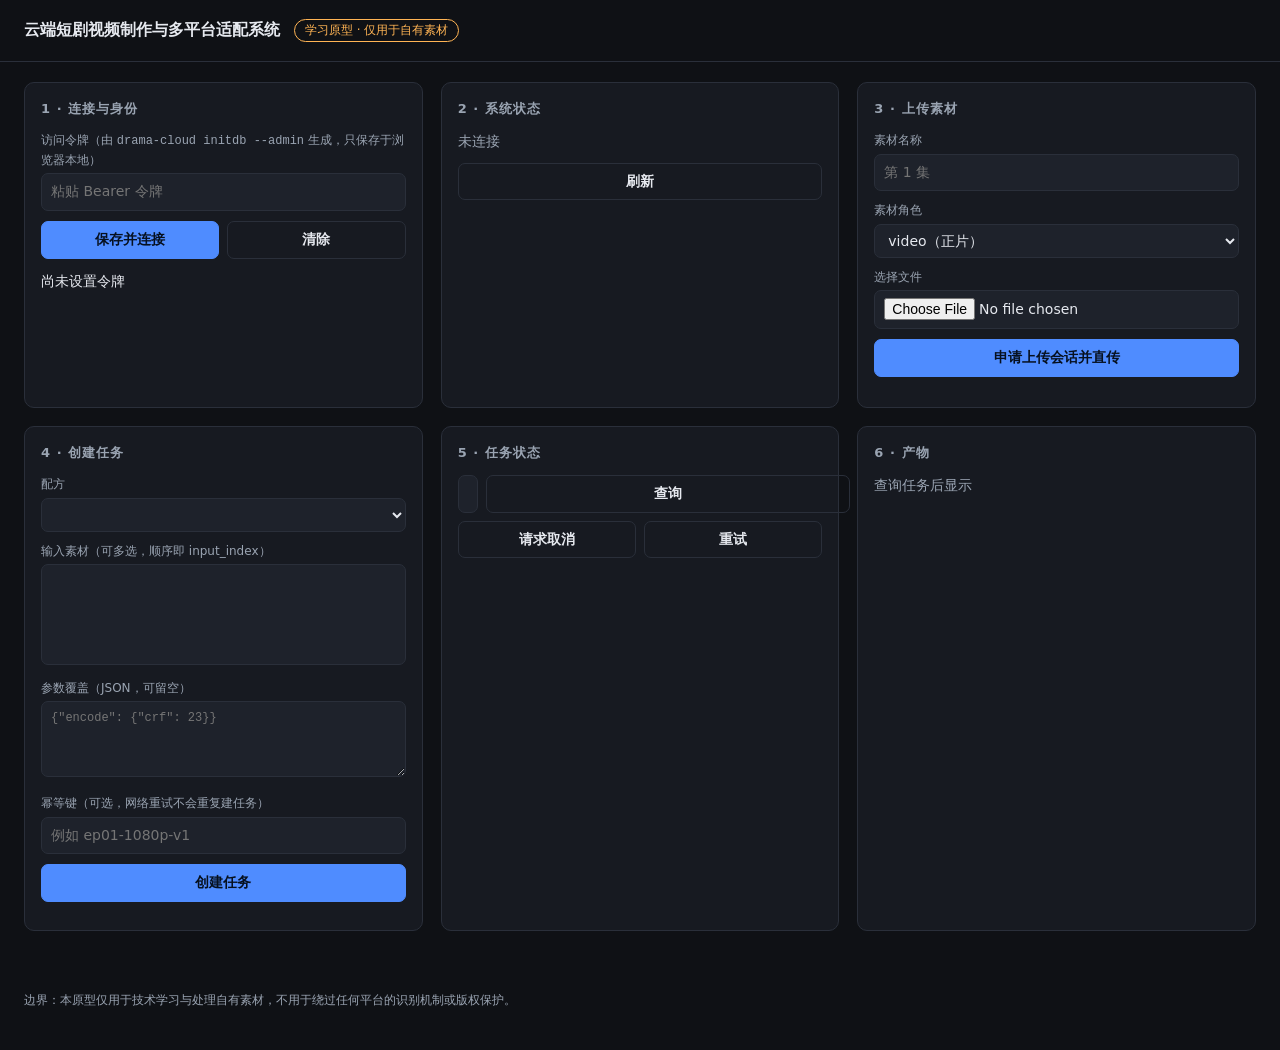
==== cloud/src/drama_cloud/web/index.html @ f0fc090d "feat: add cloud production prototype (C1-C11) with queue, quality gate and docs New cloud/ package i" ====
<!DOCTYPE html>
<html lang="zh-CN">
<head>
<meta charset="utf-8" />
<meta name="viewport" content="width=device-width, initial-scale=1" />
<title>云端短剧视频制作与多平台适配系统 · 学习原型</title>
<style>
  :root {
    --bg: #0f1115; --panel: #171a21; --panel2: #1e222b; --line: #2a2f3a;
    --fg: #e6e9ef; --muted: #9aa4b2; --accent: #4f8cff; --ok: #3ddc97;
    --warn: #ffb454; --err: #ff6b6b;
  }
  * { box-sizing: border-box; }
  body { margin: 0; background: var(--bg); color: var(--fg);
         font: 14px/1.55 ui-sans-serif, system-ui, "Noto Sans SC", sans-serif; }
  header { padding: 18px 24px; border-bottom: 1px solid var(--line); display: flex;
           align-items: center; gap: 14px; flex-wrap: wrap; }
  header h1 { font-size: 16px; margin: 0; font-weight: 600; }
  header .tag { font-size: 12px; color: var(--warn); border: 1px solid var(--warn);
                border-radius: 999px; padding: 1px 10px; }
  main { padding: 20px 24px 60px; display: grid; gap: 18px;
         grid-template-columns: repeat(auto-fit, minmax(340px, 1fr)); }
  section { background: var(--panel); border: 1px solid var(--line);
            border-radius: 10px; padding: 16px; }
  section h2 { font-size: 13px; text-transform: uppercase; letter-spacing: .08em;
               color: var(--muted); margin: 0 0 12px; }
  label { display: block; font-size: 12px; color: var(--muted); margin: 10px 0 4px; }
  input, select, textarea, button {
    font: inherit; color: var(--fg); background: var(--panel2);
    border: 1px solid var(--line); border-radius: 7px; padding: 7px 9px; width: 100%;
  }
  textarea { min-height: 76px; font-family: ui-monospace, monospace; font-size: 12px; }
  button { cursor: pointer; background: var(--accent); border-color: var(--accent);
           color: #06101f; font-weight: 600; }
  button.ghost { background: transparent; color: var(--fg); border-color: var(--line); }
  button:disabled { opacity: .5; cursor: not-allowed; }
  .row { display: flex; gap: 8px; }
  .row > * { flex: 1; }
  pre { background: #0b0d12; border: 1px solid var(--line); border-radius: 8px;
        padding: 10px; overflow: auto; max-height: 260px; font-size: 12px; }
  .muted { color: var(--muted); }
  .ok { color: var(--ok); } .warn { color: var(--warn); } .err { color: var(--err); }
  table { width: 100%; border-collapse: collapse; font-size: 12px; }
  th, td { text-align: left; padding: 5px 6px; border-bottom: 1px solid var(--line); }
  .pill { border-radius: 999px; padding: 1px 8px; font-size: 11px; border: 1px solid var(--line); }
  .state-SUCCEEDED { color: var(--ok); border-color: var(--ok); }
  .state-FAILED, .state-CANCELLED { color: var(--err); border-color: var(--err); }
  .state-RUNNING, .state-VERIFYING { color: var(--accent); border-color: var(--accent); }
  .state-QUEUED, .state-RETRY_WAITING, .state-PENDING { color: var(--warn); border-color: var(--warn); }
  .kvs { display: grid; grid-template-columns: auto 1fr; gap: 4px 12px; font-size: 12px; }
  .kvs div:nth-child(odd) { color: var(--muted); }
  footer { padding: 0 24px 40px; color: var(--muted); font-size: 12px; }
</style>
</head>
<body>
<header>
  <h1>云端短剧视频制作与多平台适配系统</h1>
  <span class="tag">学习原型 · 仅用于自有素材</span>
  <span id="who" class="muted"></span>
</header>

<main>
  <section>
    <h2>1 · 连接与身份</h2>
    <label>访问令牌（由 <code>drama-cloud initdb --admin</code> 生成，只保存于浏览器本地）</label>
    <input id="token" type="password" placeholder="粘贴 Bearer 令牌" />
    <div class="row" style="margin-top:10px">
      <button id="save">保存并连接</button>
      <button id="forget" class="ghost">清除</button>
    </div>
    <div id="whoami" style="margin-top:12px"></div>
  </section>

  <section>
    <h2>2 · 系统状态</h2>
    <div id="status" class="muted">未连接</div>
    <button id="refresh" class="ghost" style="margin-top:10px">刷新</button>
  </section>

  <section>
    <h2>3 · 上传素材</h2>
    <label>素材名称</label>
    <input id="assetName" placeholder="第 1 集" />
    <label>素材角色</label>
    <select id="assetRole">
      <option value="video">video（正片）</option>
      <option value="audio">audio</option>
      <option value="subtitle">subtitle（外挂字幕）</option>
      <option value="metadata">metadata</option>
    </select>
    <label>选择文件</label>
    <input id="file" type="file" />
    <button id="upload" style="margin-top:10px">申请上传会话并直传</button>
    <div id="uploadResult" style="margin-top:12px"></div>
    <div id="assets" style="margin-top:14px"></div>
  </section>

  <section>
    <h2>4 · 创建任务</h2>
    <label>配方</label>
    <select id="recipe"></select>
    <label>输入素材（可多选，顺序即 input_index）</label>
    <select id="inputs" multiple size="5"></select>
    <label>参数覆盖（JSON，可留空）</label>
    <textarea id="userParams" placeholder='{"encode": {"crf": 23}}'></textarea>
    <label>幂等键（可选，网络重试不会重复建任务）</label>
    <input id="idem" placeholder="例如 ep01-1080p-v1" />
    <button id="submit" style="margin-top:10px">创建任务</button>
    <div id="taskResult" style="margin-top:12px"></div>
  </section>

  <section>
    <h2>5 · 任务状态</h2>
    <div class="row">
      <input id="taskId" placeholder="tsk_..." />
      <button id="watch" class="ghost" style="flex:0 0 auto">查询</button>
    </div>
    <div class="row" style="margin-top:8px">
      <button id="cancel" class="ghost">请求取消</button>
      <button id="retry" class="ghost">重试</button>
    </div>
    <div id="taskDetail" style="margin-top:12px"></div>
    <div id="tasks" style="margin-top:14px"></div>
  </section>

  <section>
    <h2>6 · 产物</h2>
    <div id="artifacts" class="muted">查询任务后显示</div>
  </section>
</main>

<footer>
  边界：本原型仅用于技术学习与处理自有素材，不用于绕过任何平台的识别机制或版权保护。
</footer>

<script>
const $ = (id) => document.getElementById(id);
const state = { token: localStorage.getItem("dramaToken") || "", assets: [], recipes: [], taskId: null, timer: null };

function headers(extra) {
  const h = Object.assign({}, extra || {});
  if (state.token) h["Authorization"] = "Bearer " + state.token;
  return h;
}

async function api(path, options) {
  const res = await fetch(path, Object.assign({ headers: headers() }, options || {}));
  const text = await res.text();
  let body;
  try { body = text ? JSON.parse(text) : null; } catch (e) { body = text; }
  if (!res.ok) {
    const detail = (body && body.detail) || body || {};
    const message = detail.message || detail.error || res.statusText;
    throw new Error(res.status + " · " + message);
  }
  return body;
}

function show(target, node) { $(target).innerHTML = ""; $(target).appendChild(node); }
function pre(value) { const el = document.createElement("pre"); el.textContent =
  typeof value === "string" ? value : JSON.stringify(value, null, 2); return el; }
function pill(state) { const s = document.createElement("span"); s.className = "pill state-" + state;
  s.textContent = state; return s; }

// ---------- 身份 ----------

async function connect() {
  if (!state.token) { $("whoami").textContent = "尚未设置令牌"; return; }
  try {
    const me = await api("/api/v1/auth/whoami");
    $("whoami").innerHTML = "";
    $("whoami").append("当前身份：", document.createTextNode(me.name + " / " + me.role));
    document.querySelector("#who").textContent = me.name + " · " + me.role;
    await refreshStatus(); await loadRecipes(); await loadAssets();
  } catch (error) {
    $("whoami").innerHTML = '<span class="err">' + error.message + "</span>";
  }
}

$("save").onclick = () => {
  state.token = $("token").value.trim();
  localStorage.setItem("dramaToken", state.token);
  connect();
};
$("forget").onclick = () => {
  state.token = ""; localStorage.removeItem("dramaToken"); $("token").value = "";
  $("whoami").textContent = "已清除"; $("status").textContent = "未连接";
};

// ---------- 状态 ----------

async function refreshStatus() {
  const data = await api("/api/v1/system/status");
  $("status").innerHTML = "";
  const grid = document.createElement("div"); grid.className = "kvs";
  const rows = [
    ["Worker", data.worker_version], ["引擎", data.engine_version],
    ["ffmpeg", data.ffmpeg.replace(/^ffmpeg version /, "").slice(0, 48)],
    ["队列深度", data.queue_depth], ["存储占用", (data.storage.objects_bytes / 1048576).toFixed(1) + " MB"],
    ["模块数", data.modules.length],
  ];
  for (const [k, v] of rows) { const a = document.createElement("div"); a.textContent = k;
    const b = document.createElement("div"); b.textContent = String(v); grid.append(a, b); }
  $("status").appendChild(grid);
  $("status").appendChild(pre(data.tasks_by_state));
}
$("refresh").onclick = () => refreshStatus().catch((e) => alert(e.message));

// ---------- 上传 ----------

$("upload").onclick = async () => {
  const file = $("file").files[0];
  if (!file) { alert("请先选择文件"); return; }
  const button = $("upload"); button.disabled = true;
  try {
    const name = $("assetName").value.trim() || file.name;
    const session = await api("/api/v1/uploads", {
      method: "POST",
      headers: headers({ "Content-Type": "application/json" }),
      body: JSON.stringify({ name, role: $("assetRole").value, filename: file.name }),
    });
    const res = await fetch(session.upload_url + "?token=" + encodeURIComponent(session.token), {
      method: "PUT", headers: headers({ "Content-Type": "application/octet-stream" }), body: file,
    });
    const body = await res.json();
    if (!res.ok) throw new Error(JSON.stringify(body));
    show("uploadResult", pre(body.asset));
    await loadAssets();
  } catch (error) { show("uploadResult", pre("上传失败：" + error.message)); }
  finally { button.disabled = false; }
};

async function loadAssets() {
  const data = await api("/api/v1/assets");
  state.assets = data.assets;
  $("assets").innerHTML = "";
  const table = document.createElement("table");
  table.innerHTML = "<tr><th>ID</th><th>名称</th><th>角色</th><th>大小</th></tr>";
  for (const asset of data.assets) {
    const tr = document.createElement("tr");
    tr.innerHTML = `<td><code>${asset.id}</code></td><td>${asset.name}</td>` +
                   `<td>${asset.declaration.role || "video"}</td>` +
                   `<td>${(asset.size_bytes / 1048576).toFixed(1)} MB</td>`;
    table.appendChild(tr);
  }
  $("assets").appendChild(table);
  const select = $("inputs"); select.innerHTML = "";
  for (const asset of data.assets) {
    const option = document.createElement("option");
    option.value = asset.id;
    option.textContent = `${asset.name} · ${asset.declaration.role || "video"} · ${asset.id}`;
    select.appendChild(option);
  }
}

// ---------- 配方 ----------

async function loadRecipes() {
  const data = await api("/api/v1/recipes");
  state.recipes = data.recipes;
  const select = $("recipe"); select.innerHTML = "";
  const seen = new Set();
  for (const row of data.recipes) {
    if (row.status !== "published" || seen.has(row.recipe_id)) continue;
    seen.add(row.recipe_id);
    const option = document.createElement("option");
    option.value = row.recipe_id; option.textContent = `${row.recipe_id}@${row.version}（${row.purpose}）`;
    select.appendChild(option);
  }
  if (!select.options.length) {
    const option = document.createElement("option");
    option.value = ""; option.textContent = "没有已发布配方，请先运行 drama-cloud seed";
    select.appendChild(option);
  }
}

// ---------- 任务 ----------

$("submit").onclick = async () => {
  const inputs = Array.from($("inputs").selectedOptions).map((o) => o.value);
  if (!inputs.length) { alert("请选择输入素材"); return; }
  const recipeId = $("recipe").value;
  if (!recipeId) { alert("没有可用配方"); return; }
  let userParams = null;
  const raw = $("userParams").value.trim();
  if (raw) { try { userParams = JSON.parse(raw); } catch (e) { alert("参数覆盖不是合法 JSON"); return; } }
  try {
    const task = await api("/api/v1/tasks", {
      method: "POST",
      headers: headers({ "Content-Type": "application/json" }),
      body: JSON.stringify({ asset_ids: inputs, recipe_id: recipeId, user_params: userParams,
                             idempotency_key: $("idem").value.trim() || null }),
    });
    state.taskId = task.id; $("taskId").value = task.id;
    show("taskResult", pre({ id: task.id, state: task.state, recipe: task.recipe_id + "@" + task.recipe_version }));
    await loadTask(); await loadTasks();
  } catch (error) { show("taskResult", pre("创建失败：" + error.message)); }
};

$("watch").onclick = () => { state.taskId = $("taskId").value.trim(); loadTask().catch((e) => {
  show("taskDetail", pre(e.message)); }); };
$("cancel").onclick = async () => {
  if (!state.taskId) return;
  try { await api(`/api/v1/tasks/${state.taskId}/cancel`, { method: "POST" }); await loadTask(); }
  catch (e) { alert(e.message); }
};
$("retry").onclick = async () => {
  if (!state.taskId) return;
  try { await api(`/api/v1/tasks/${state.taskId}/retry`, { method: "POST" }); await loadTask(); }
  catch (e) { alert(e.message); }
};

async function loadTask() {
  if (!state.taskId) return;
  const task = await api("/api/v1/tasks/" + state.taskId);
  $("taskDetail").innerHTML = "";
  const head = document.createElement("div");
  head.append(pill(task.state));
  const info = document.createElement("div"); info.style.marginTop = "8px";
  info.innerHTML =
    `<div class="kvs"><div>配方</div><div>${task.recipe_id}@${task.recipe_version}</div>` +
    `<div>尝试次数</div><div>${task.attempts}</div>` +
    `<div>产物哈希</div><div><code>${task.recipe_sha256.slice(0, 16)}…</code></div>` +
    `<div>进度</div><div>${(task.progress && task.progress.stage) || "-"}</div>` +
    (task.error ? `<div>错误</div><div class="err">${task.error.class}<br>${task.error.message}</div>` : "") +
    "</div>";
  $("taskDetail").append(head, info, pre(task.progress));
  renderArtifacts(task.artifacts || []);
  schedulePoll(task.state);
}

let pollTimer = null;

function schedulePoll(current) {
  if (pollTimer) { clearTimeout(pollTimer); pollTimer = null; }
  if (["SUCCEEDED", "FAILED", "CANCELLED"].includes(current)) return;
  pollTimer = setTimeout(() => { loadTask().catch(() => {}); }, 2500);
}

function renderArtifacts(artifacts) {
  $("artifacts").innerHTML = "";
  if (!artifacts.length) { $("artifacts").textContent = "暂无产物"; return; }
  const table = document.createElement("table");
  table.innerHTML = "<tr><th>类型</th><th>大小</th><th>SHA256</th><th></th></tr>";
  for (const artifact of artifacts) {
    const tr = document.createElement("tr");
    tr.innerHTML = `<td>${artifact.kind}</td><td>${(artifact.size_bytes / 1048576).toFixed(2)} MB</td>` +
                   `<td><code>${artifact.sha256.slice(0, 12)}…</code></td>`;
    const cell = document.createElement("td");
    const link = document.createElement("a");
    link.textContent = "获取下载链接";
    link.href = "#";
    link.onclick = async (event) => {
      event.preventDefault();
      const detail = await api("/api/v1/artifacts/" + artifact.id);
      window.open(detail.download_url, "_blank");
    };
    cell.appendChild(link); tr.appendChild(cell); table.appendChild(tr);
  }
  $("artifacts").appendChild(table);
}

async function loadTasks() {
  const data = await api("/api/v1/tasks?limit=20");
  const table = document.createElement("table");
  table.innerHTML = "<tr><th>状态</th><th>任务</th><th>配方</th><th>创建时间</th></tr>";
  for (const task of data.tasks) {
    const tr = document.createElement("tr");
    tr.innerHTML = `<td></td><td><code>${task.id}</code></td>` +
                   `<td>${task.recipe_id}@${task.recipe_version}</td><td>${task.created_at}</td>`;
    tr.firstChild.appendChild(pill(task.state));
    tr.style.cursor = "pointer";
    tr.onclick = () => { state.taskId = task.id; $("taskId").value = task.id; loadTask(); };
    table.appendChild(tr);
  }
  $("tasks").innerHTML = ""; $("tasks").appendChild(table);
}

// ---------- 启动 ----------

if (state.token) { $("token").value = state.token; connect(); } else { $("whoami").textContent = "尚未设置令牌"; }
</script>
</body>
</html>
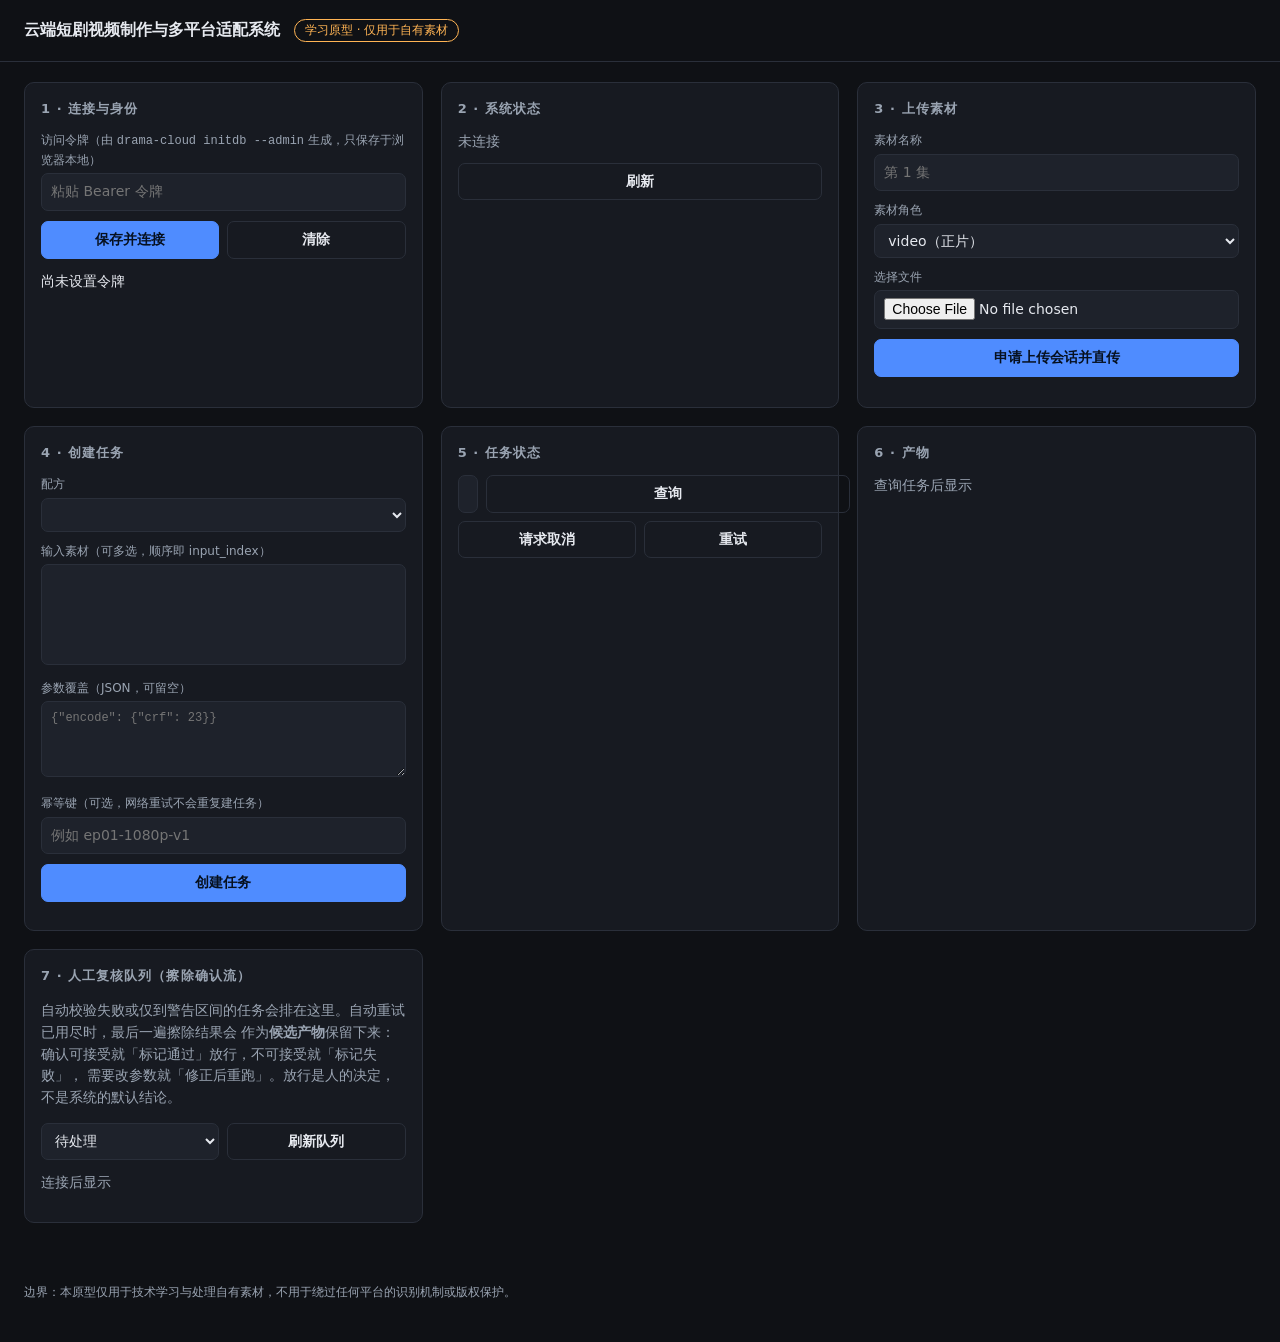
==== commit 9ff2c0d9: "feat: 擦除确认流 C12、报审配套模块与三轮复核收口 擦除管线（dossier-inpaint） - 新增 verify.rs：输出帧自动校验（残留/闪烁/接缝/一致性/SSIM），退出码 0 " ====
--- a/cloud/src/drama_cloud/web/index.html
+++ b/cloud/src/drama_cloud/web/index.html
@@ -127,6 +127,26 @@
     <h2>6 · 产物</h2>
     <div id="artifacts" class="muted">查询任务后显示</div>
   </section>
+
+  <section>
+    <h2>7 · 人工复核队列（擦除确认流）</h2>
+    <p class="muted">
+      自动校验失败或仅到警告区间的任务会排在这里。自动重试已用尽时，最后一遍擦除结果会
+      作为<b>候选产物</b>保留下来：确认可接受就「标记通过」放行，不可接受就「标记失败」，
+      需要改参数就「修正后重跑」。放行是人的决定，不是系统的默认结论。
+    </p>
+    <div class="row">
+      <select id="reviewStatus">
+        <option value="pending">待处理</option>
+        <option value="approved">已通过</option>
+        <option value="rejected">已判定失败</option>
+        <option value="superseded">已重跑取代</option>
+      </select>
+      <button id="reviewsRefresh" class="ghost">刷新队列</button>
+    </div>
+    <div id="reviews" class="muted" style="margin-top:12px">连接后显示</div>
+    <div id="reviewDetail" style="margin-top:12px"></div>
+  </section>
 </main>
 
 <footer>
@@ -171,7 +191,7 @@
     $("whoami").innerHTML = "";
     $("whoami").append("当前身份：", document.createTextNode(me.name + " / " + me.role));
     document.querySelector("#who").textContent = me.name + " · " + me.role;
-    await refreshStatus(); await loadRecipes(); await loadAssets();
+    await refreshStatus(); await loadRecipes(); await loadAssets(); await loadReviews();
   } catch (error) {
     $("whoami").innerHTML = '<span class="err">' + error.message + "</span>";
   }
@@ -376,6 +396,123 @@
   $("tasks").innerHTML = ""; $("tasks").appendChild(table);
 }
 
+// ---------- 人工复核队列（确认流分支B） ----------
+
+function reviewRow(item) {
+  const tr = document.createElement("tr");
+  const metrics = (item.detail && item.detail.inpaint && item.detail.inpaint.summary) || {};
+  const parts = [];
+  if (metrics.residual_max_ratio != null) parts.push("残留 " + (metrics.residual_max_ratio * 100).toFixed(2) + "%");
+  if (metrics.flicker_max_index != null) parts.push("闪烁 " + metrics.flicker_max_index.toFixed(2));
+  if (metrics.seam_max_score != null) parts.push("接缝 " + metrics.seam_max_score.toFixed(2));
+  if (metrics.ssim_min != null) parts.push("SSIM " + Number(metrics.ssim_min).toFixed(3));
+
+  const cells = [
+    item.severity, item.reason,
+    item.artifact_id ? "候选产物 " + item.artifact_id : "无产物",
+    parts.join(" · ") || "—",
+  ];
+  for (const value of cells) {
+    const td = document.createElement("td");
+    td.textContent = value;
+    tr.appendChild(td);
+  }
+  const actions = document.createElement("td");
+  actions.style.whiteSpace = "nowrap";
+
+  const detailBtn = document.createElement("button");
+  detailBtn.className = "ghost";
+  detailBtn.textContent = "详情";
+  detailBtn.onclick = () => showReview(item.id);
+
+  const approveBtn = document.createElement("button");
+  approveBtn.textContent = "标记通过";
+  approveBtn.disabled = !item.artifact_id;
+  approveBtn.onclick = () => decideReview(item.id, "approve");
+
+  const rejectBtn = document.createElement("button");
+  rejectBtn.className = "ghost";
+  rejectBtn.textContent = "标记失败";
+  rejectBtn.onclick = () => decideReview(item.id, "reject");
+
+  const rerunBtn = document.createElement("button");
+  rerunBtn.className = "ghost";
+  rerunBtn.textContent = "修正后重跑";
+  rerunBtn.onclick = () => rerunReview(item.id);
+
+  actions.append(detailBtn, approveBtn, rejectBtn, rerunBtn);
+  tr.appendChild(actions);
+  return tr;
+}
+
+async function loadReviews() {
+  if (!state.token) { return; }
+  const status = $("reviewStatus").value;
+  const data = await api("/api/v1/reviews?status=" + encodeURIComponent(status) + "&limit=20");
+  const box = $("reviews");
+  box.innerHTML = "";
+  if (!data.reviews.length) {
+    box.textContent = "没有复核记录（status=" + status + "）";
+    return;
+  }
+  const table = document.createElement("table");
+  table.innerHTML = "<tr><th>级别</th><th>原因</th><th>产物</th><th>指标</th><th>动作</th></tr>";
+  for (const item of data.reviews) table.appendChild(reviewRow(item));
+  box.appendChild(table);
+}
+
+async function showReview(id) {
+  const data = await api("/api/v1/reviews/" + encodeURIComponent(id));
+  show("reviewDetail", pre(data));
+}
+
+async function decideReview(id, decision) {
+  const note = window.prompt(decision === "approve" ? "放行说明（会写进审计）" : "判定失败的原因", "");
+  if (note === null) return;
+  try {
+    const data = await api("/api/v1/reviews/" + encodeURIComponent(id) + "/decision", {
+      method: "POST",
+      headers: { "Content-Type": "application/json" },
+      body: JSON.stringify({ decision: decision, note: note }),
+    });
+    show("reviewDetail", pre(data));
+    await loadReviews();
+  } catch (error) {
+    $("reviewDetail").innerHTML = '<span class="err">' + error.message + "</span>";
+  }
+}
+
+async function rerunReview(id) {
+  const raw = window.prompt(
+    '修正 video.inpaint 参数（JSON，例如 {"dilate": 8, "feather": 4}）',
+    '{"dilate": 8}'
+  );
+  if (raw === null) return;
+  let params;
+  try {
+    params = JSON.parse(raw);
+  } catch (e) {
+    $("reviewDetail").innerHTML = '<span class="err">参数不是合法 JSON</span>';
+    return;
+  }
+  try {
+    const data = await api("/api/v1/reviews/" + encodeURIComponent(id) + "/rerun", {
+      method: "POST",
+      headers: { "Content-Type": "application/json" },
+      body: JSON.stringify({ user_params: { erase: params }, note: "人工修正 mask 后重跑" }),
+    });
+    show("reviewDetail", pre(data));
+    await loadReviews();
+  } catch (error) {
+    $("reviewDetail").innerHTML = '<span class="err">' + error.message + "</span>";
+  }
+}
+
+$("reviewsRefresh").onclick = () => loadReviews().catch((error) => {
+  $("reviews").innerHTML = '<span class="err">' + error.message + "</span>";
+});
+$("reviewStatus").onchange = () => loadReviews().catch(() => {});
+
 // ---------- 启动 ----------
 
 if (state.token) { $("token").value = state.token; connect(); } else { $("whoami").textContent = "尚未设置令牌"; }
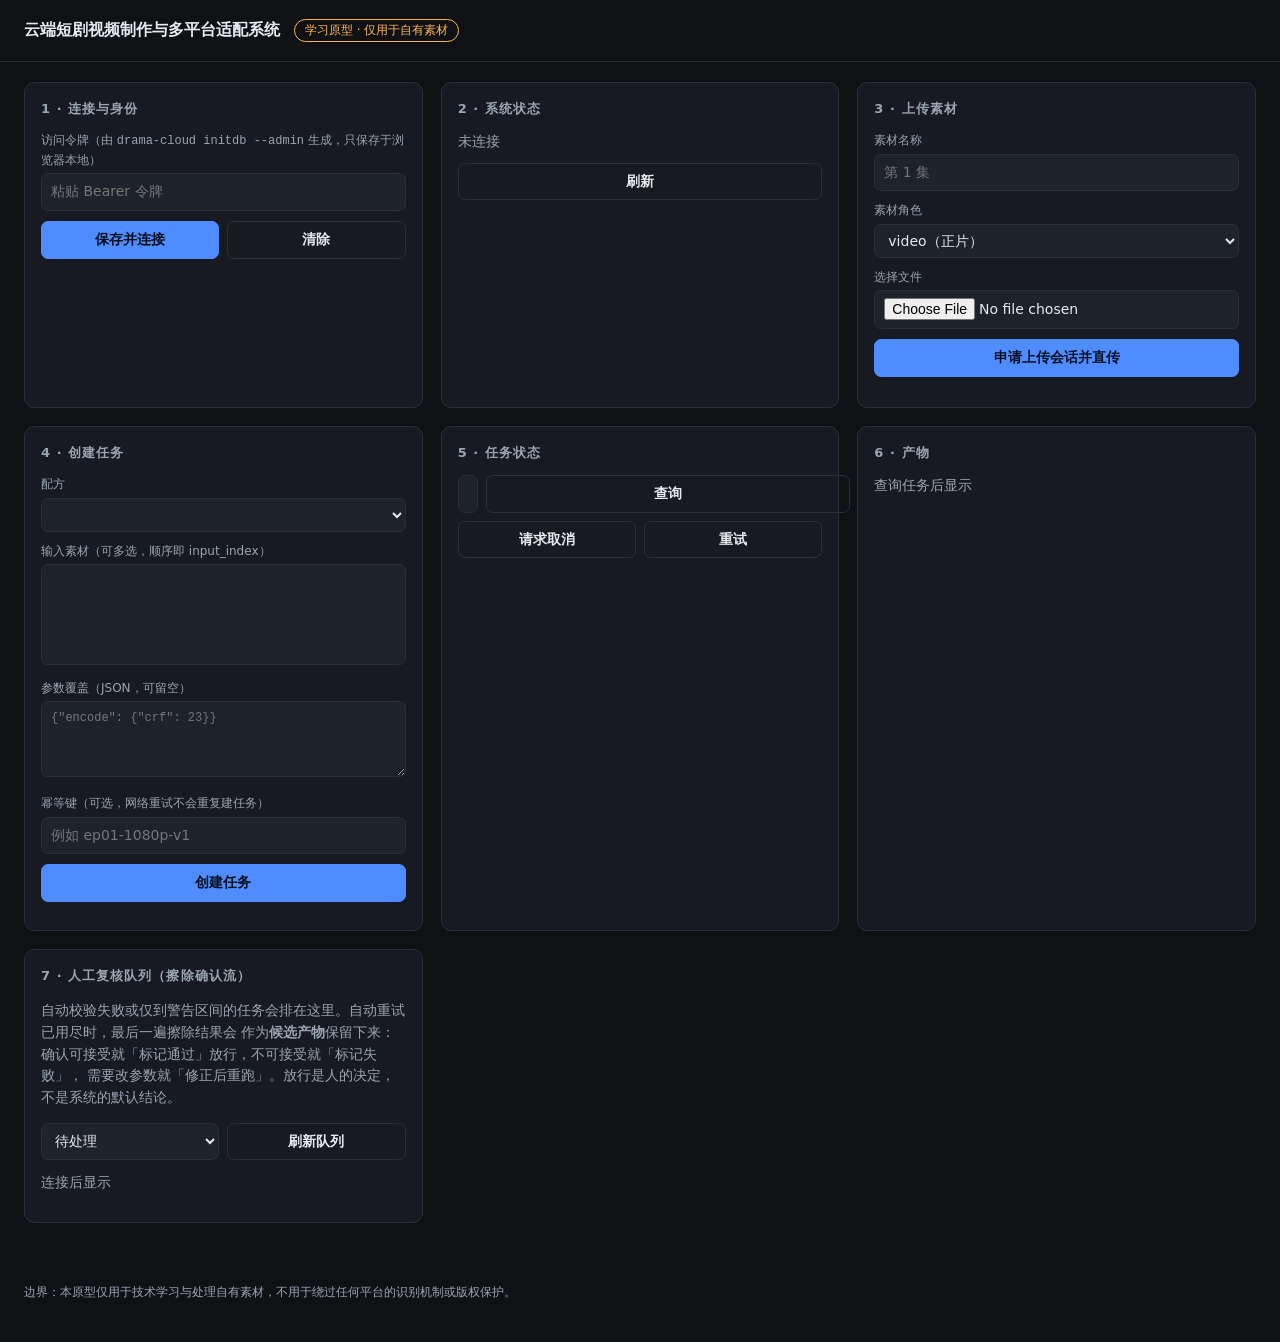
==== commit 0670389a: "feat: 应用内升级（只提示、确认后下载并验签安装）与安全问题修复 应用升级 - 接入 tauri-plugin-updater：启动 30 秒后检查一次，之后每 6 小时检查；发现新版本只弹提示条" ====
--- a/cloud/src/drama_cloud/web/index.html
+++ b/cloud/src/drama_cloud/web/index.html
@@ -153,369 +153,6 @@
   边界：本原型仅用于技术学习与处理自有素材，不用于绕过任何平台的识别机制或版权保护。
 </footer>
 
-<script>
-const $ = (id) => document.getElementById(id);
-const state = { token: localStorage.getItem("dramaToken") || "", assets: [], recipes: [], taskId: null, timer: null };
-
-function headers(extra) {
-  const h = Object.assign({}, extra || {});
-  if (state.token) h["Authorization"] = "Bearer " + state.token;
-  return h;
-}
-
-async function api(path, options) {
-  const res = await fetch(path, Object.assign({ headers: headers() }, options || {}));
-  const text = await res.text();
-  let body;
-  try { body = text ? JSON.parse(text) : null; } catch (e) { body = text; }
-  if (!res.ok) {
-    const detail = (body && body.detail) || body || {};
-    const message = detail.message || detail.error || res.statusText;
-    throw new Error(res.status + " · " + message);
-  }
-  return body;
-}
-
-function show(target, node) { $(target).innerHTML = ""; $(target).appendChild(node); }
-function pre(value) { const el = document.createElement("pre"); el.textContent =
-  typeof value === "string" ? value : JSON.stringify(value, null, 2); return el; }
-function pill(state) { const s = document.createElement("span"); s.className = "pill state-" + state;
-  s.textContent = state; return s; }
-
-// ---------- 身份 ----------
-
-async function connect() {
-  if (!state.token) { $("whoami").textContent = "尚未设置令牌"; return; }
-  try {
-    const me = await api("/api/v1/auth/whoami");
-    $("whoami").innerHTML = "";
-    $("whoami").append("当前身份：", document.createTextNode(me.name + " / " + me.role));
-    document.querySelector("#who").textContent = me.name + " · " + me.role;
-    await refreshStatus(); await loadRecipes(); await loadAssets(); await loadReviews();
-  } catch (error) {
-    $("whoami").innerHTML = '<span class="err">' + error.message + "</span>";
-  }
-}
-
-$("save").onclick = () => {
-  state.token = $("token").value.trim();
-  localStorage.setItem("dramaToken", state.token);
-  connect();
-};
-$("forget").onclick = () => {
-  state.token = ""; localStorage.removeItem("dramaToken"); $("token").value = "";
-  $("whoami").textContent = "已清除"; $("status").textContent = "未连接";
-};
-
-// ---------- 状态 ----------
-
-async function refreshStatus() {
-  const data = await api("/api/v1/system/status");
-  $("status").innerHTML = "";
-  const grid = document.createElement("div"); grid.className = "kvs";
-  const rows = [
-    ["Worker", data.worker_version], ["引擎", data.engine_version],
-    ["ffmpeg", data.ffmpeg.replace(/^ffmpeg version /, "").slice(0, 48)],
-    ["队列深度", data.queue_depth], ["存储占用", (data.storage.objects_bytes / 1048576).toFixed(1) + " MB"],
-    ["模块数", data.modules.length],
-  ];
-  for (const [k, v] of rows) { const a = document.createElement("div"); a.textContent = k;
-    const b = document.createElement("div"); b.textContent = String(v); grid.append(a, b); }
-  $("status").appendChild(grid);
-  $("status").appendChild(pre(data.tasks_by_state));
-}
-$("refresh").onclick = () => refreshStatus().catch((e) => alert(e.message));
-
-// ---------- 上传 ----------
-
-$("upload").onclick = async () => {
-  const file = $("file").files[0];
-  if (!file) { alert("请先选择文件"); return; }
-  const button = $("upload"); button.disabled = true;
-  try {
-    const name = $("assetName").value.trim() || file.name;
-    const session = await api("/api/v1/uploads", {
-      method: "POST",
-      headers: headers({ "Content-Type": "application/json" }),
-      body: JSON.stringify({ name, role: $("assetRole").value, filename: file.name }),
-    });
-    const res = await fetch(session.upload_url + "?token=" + encodeURIComponent(session.token), {
-      method: "PUT", headers: headers({ "Content-Type": "application/octet-stream" }), body: file,
-    });
-    const body = await res.json();
-    if (!res.ok) throw new Error(JSON.stringify(body));
-    show("uploadResult", pre(body.asset));
-    await loadAssets();
-  } catch (error) { show("uploadResult", pre("上传失败：" + error.message)); }
-  finally { button.disabled = false; }
-};
-
-async function loadAssets() {
-  const data = await api("/api/v1/assets");
-  state.assets = data.assets;
-  $("assets").innerHTML = "";
-  const table = document.createElement("table");
-  table.innerHTML = "<tr><th>ID</th><th>名称</th><th>角色</th><th>大小</th></tr>";
-  for (const asset of data.assets) {
-    const tr = document.createElement("tr");
-    tr.innerHTML = `<td><code>${asset.id}</code></td><td>${asset.name}</td>` +
-                   `<td>${asset.declaration.role || "video"}</td>` +
-                   `<td>${(asset.size_bytes / 1048576).toFixed(1)} MB</td>`;
-    table.appendChild(tr);
-  }
-  $("assets").appendChild(table);
-  const select = $("inputs"); select.innerHTML = "";
-  for (const asset of data.assets) {
-    const option = document.createElement("option");
-    option.value = asset.id;
-    option.textContent = `${asset.name} · ${asset.declaration.role || "video"} · ${asset.id}`;
-    select.appendChild(option);
-  }
-}
-
-// ---------- 配方 ----------
-
-async function loadRecipes() {
-  const data = await api("/api/v1/recipes");
-  state.recipes = data.recipes;
-  const select = $("recipe"); select.innerHTML = "";
-  const seen = new Set();
-  for (const row of data.recipes) {
-    if (row.status !== "published" || seen.has(row.recipe_id)) continue;
-    seen.add(row.recipe_id);
-    const option = document.createElement("option");
-    option.value = row.recipe_id; option.textContent = `${row.recipe_id}@${row.version}（${row.purpose}）`;
-    select.appendChild(option);
-  }
-  if (!select.options.length) {
-    const option = document.createElement("option");
-    option.value = ""; option.textContent = "没有已发布配方，请先运行 drama-cloud seed";
-    select.appendChild(option);
-  }
-}
-
-// ---------- 任务 ----------
-
-$("submit").onclick = async () => {
-  const inputs = Array.from($("inputs").selectedOptions).map((o) => o.value);
-  if (!inputs.length) { alert("请选择输入素材"); return; }
-  const recipeId = $("recipe").value;
-  if (!recipeId) { alert("没有可用配方"); return; }
-  let userParams = null;
-  const raw = $("userParams").value.trim();
-  if (raw) { try { userParams = JSON.parse(raw); } catch (e) { alert("参数覆盖不是合法 JSON"); return; } }
-  try {
-    const task = await api("/api/v1/tasks", {
-      method: "POST",
-      headers: headers({ "Content-Type": "application/json" }),
-      body: JSON.stringify({ asset_ids: inputs, recipe_id: recipeId, user_params: userParams,
-                             idempotency_key: $("idem").value.trim() || null }),
-    });
-    state.taskId = task.id; $("taskId").value = task.id;
-    show("taskResult", pre({ id: task.id, state: task.state, recipe: task.recipe_id + "@" + task.recipe_version }));
-    await loadTask(); await loadTasks();
-  } catch (error) { show("taskResult", pre("创建失败：" + error.message)); }
-};
-
-$("watch").onclick = () => { state.taskId = $("taskId").value.trim(); loadTask().catch((e) => {
-  show("taskDetail", pre(e.message)); }); };
-$("cancel").onclick = async () => {
-  if (!state.taskId) return;
-  try { await api(`/api/v1/tasks/${state.taskId}/cancel`, { method: "POST" }); await loadTask(); }
-  catch (e) { alert(e.message); }
-};
-$("retry").onclick = async () => {
-  if (!state.taskId) return;
-  try { await api(`/api/v1/tasks/${state.taskId}/retry`, { method: "POST" }); await loadTask(); }
-  catch (e) { alert(e.message); }
-};
-
-async function loadTask() {
-  if (!state.taskId) return;
-  const task = await api("/api/v1/tasks/" + state.taskId);
-  $("taskDetail").innerHTML = "";
-  const head = document.createElement("div");
-  head.append(pill(task.state));
-  const info = document.createElement("div"); info.style.marginTop = "8px";
-  info.innerHTML =
-    `<div class="kvs"><div>配方</div><div>${task.recipe_id}@${task.recipe_version}</div>` +
-    `<div>尝试次数</div><div>${task.attempts}</div>` +
-    `<div>产物哈希</div><div><code>${task.recipe_sha256.slice(0, 16)}…</code></div>` +
-    `<div>进度</div><div>${(task.progress && task.progress.stage) || "-"}</div>` +
-    (task.error ? `<div>错误</div><div class="err">${task.error.class}<br>${task.error.message}</div>` : "") +
-    "</div>";
-  $("taskDetail").append(head, info, pre(task.progress));
-  renderArtifacts(task.artifacts || []);
-  schedulePoll(task.state);
-}
-
-let pollTimer = null;
-
-function schedulePoll(current) {
-  if (pollTimer) { clearTimeout(pollTimer); pollTimer = null; }
-  if (["SUCCEEDED", "FAILED", "CANCELLED"].includes(current)) return;
-  pollTimer = setTimeout(() => { loadTask().catch(() => {}); }, 2500);
-}
-
-function renderArtifacts(artifacts) {
-  $("artifacts").innerHTML = "";
-  if (!artifacts.length) { $("artifacts").textContent = "暂无产物"; return; }
-  const table = document.createElement("table");
-  table.innerHTML = "<tr><th>类型</th><th>大小</th><th>SHA256</th><th></th></tr>";
-  for (const artifact of artifacts) {
-    const tr = document.createElement("tr");
-    tr.innerHTML = `<td>${artifact.kind}</td><td>${(artifact.size_bytes / 1048576).toFixed(2)} MB</td>` +
-                   `<td><code>${artifact.sha256.slice(0, 12)}…</code></td>`;
-    const cell = document.createElement("td");
-    const link = document.createElement("a");
-    link.textContent = "获取下载链接";
-    link.href = "#";
-    link.onclick = async (event) => {
-      event.preventDefault();
-      const detail = await api("/api/v1/artifacts/" + artifact.id);
-      window.open(detail.download_url, "_blank");
-    };
-    cell.appendChild(link); tr.appendChild(cell); table.appendChild(tr);
-  }
-  $("artifacts").appendChild(table);
-}
-
-async function loadTasks() {
-  const data = await api("/api/v1/tasks?limit=20");
-  const table = document.createElement("table");
-  table.innerHTML = "<tr><th>状态</th><th>任务</th><th>配方</th><th>创建时间</th></tr>";
-  for (const task of data.tasks) {
-    const tr = document.createElement("tr");
-    tr.innerHTML = `<td></td><td><code>${task.id}</code></td>` +
-                   `<td>${task.recipe_id}@${task.recipe_version}</td><td>${task.created_at}</td>`;
-    tr.firstChild.appendChild(pill(task.state));
-    tr.style.cursor = "pointer";
-    tr.onclick = () => { state.taskId = task.id; $("taskId").value = task.id; loadTask(); };
-    table.appendChild(tr);
-  }
-  $("tasks").innerHTML = ""; $("tasks").appendChild(table);
-}
-
-// ---------- 人工复核队列（确认流分支B） ----------
-
-function reviewRow(item) {
-  const tr = document.createElement("tr");
-  const metrics = (item.detail && item.detail.inpaint && item.detail.inpaint.summary) || {};
-  const parts = [];
-  if (metrics.residual_max_ratio != null) parts.push("残留 " + (metrics.residual_max_ratio * 100).toFixed(2) + "%");
-  if (metrics.flicker_max_index != null) parts.push("闪烁 " + metrics.flicker_max_index.toFixed(2));
-  if (metrics.seam_max_score != null) parts.push("接缝 " + metrics.seam_max_score.toFixed(2));
-  if (metrics.ssim_min != null) parts.push("SSIM " + Number(metrics.ssim_min).toFixed(3));
-
-  const cells = [
-    item.severity, item.reason,
-    item.artifact_id ? "候选产物 " + item.artifact_id : "无产物",
-    parts.join(" · ") || "—",
-  ];
-  for (const value of cells) {
-    const td = document.createElement("td");
-    td.textContent = value;
-    tr.appendChild(td);
-  }
-  const actions = document.createElement("td");
-  actions.style.whiteSpace = "nowrap";
-
-  const detailBtn = document.createElement("button");
-  detailBtn.className = "ghost";
-  detailBtn.textContent = "详情";
-  detailBtn.onclick = () => showReview(item.id);
-
-  const approveBtn = document.createElement("button");
-  approveBtn.textContent = "标记通过";
-  approveBtn.disabled = !item.artifact_id;
-  approveBtn.onclick = () => decideReview(item.id, "approve");
-
-  const rejectBtn = document.createElement("button");
-  rejectBtn.className = "ghost";
-  rejectBtn.textContent = "标记失败";
-  rejectBtn.onclick = () => decideReview(item.id, "reject");
-
-  const rerunBtn = document.createElement("button");
-  rerunBtn.className = "ghost";
-  rerunBtn.textContent = "修正后重跑";
-  rerunBtn.onclick = () => rerunReview(item.id);
-
-  actions.append(detailBtn, approveBtn, rejectBtn, rerunBtn);
-  tr.appendChild(actions);
-  return tr;
-}
-
-async function loadReviews() {
-  if (!state.token) { return; }
-  const status = $("reviewStatus").value;
-  const data = await api("/api/v1/reviews?status=" + encodeURIComponent(status) + "&limit=20");
-  const box = $("reviews");
-  box.innerHTML = "";
-  if (!data.reviews.length) {
-    box.textContent = "没有复核记录（status=" + status + "）";
-    return;
-  }
-  const table = document.createElement("table");
-  table.innerHTML = "<tr><th>级别</th><th>原因</th><th>产物</th><th>指标</th><th>动作</th></tr>";
-  for (const item of data.reviews) table.appendChild(reviewRow(item));
-  box.appendChild(table);
-}
-
-async function showReview(id) {
-  const data = await api("/api/v1/reviews/" + encodeURIComponent(id));
-  show("reviewDetail", pre(data));
-}
-
-async function decideReview(id, decision) {
-  const note = window.prompt(decision === "approve" ? "放行说明（会写进审计）" : "判定失败的原因", "");
-  if (note === null) return;
-  try {
-    const data = await api("/api/v1/reviews/" + encodeURIComponent(id) + "/decision", {
-      method: "POST",
-      headers: { "Content-Type": "application/json" },
-      body: JSON.stringify({ decision: decision, note: note }),
-    });
-    show("reviewDetail", pre(data));
-    await loadReviews();
-  } catch (error) {
-    $("reviewDetail").innerHTML = '<span class="err">' + error.message + "</span>";
-  }
-}
-
-async function rerunReview(id) {
-  const raw = window.prompt(
-    '修正 video.inpaint 参数（JSON，例如 {"dilate": 8, "feather": 4}）',
-    '{"dilate": 8}'
-  );
-  if (raw === null) return;
-  let params;
-  try {
-    params = JSON.parse(raw);
-  } catch (e) {
-    $("reviewDetail").innerHTML = '<span class="err">参数不是合法 JSON</span>';
-    return;
-  }
-  try {
-    const data = await api("/api/v1/reviews/" + encodeURIComponent(id) + "/rerun", {
-      method: "POST",
-      headers: { "Content-Type": "application/json" },
-      body: JSON.stringify({ user_params: { erase: params }, note: "人工修正 mask 后重跑" }),
-    });
-    show("reviewDetail", pre(data));
-    await loadReviews();
-  } catch (error) {
-    $("reviewDetail").innerHTML = '<span class="err">' + error.message + "</span>";
-  }
-}
-
-$("reviewsRefresh").onclick = () => loadReviews().catch((error) => {
-  $("reviews").innerHTML = '<span class="err">' + error.message + "</span>";
-});
-$("reviewStatus").onchange = () => loadReviews().catch(() => {});
-
-// ---------- 启动 ----------
-
-if (state.token) { $("token").value = state.token; connect(); } else { $("whoami").textContent = "尚未设置令牌"; }
-</script>
+<script src="/static/app.js"></script>
 </body>
 </html>
